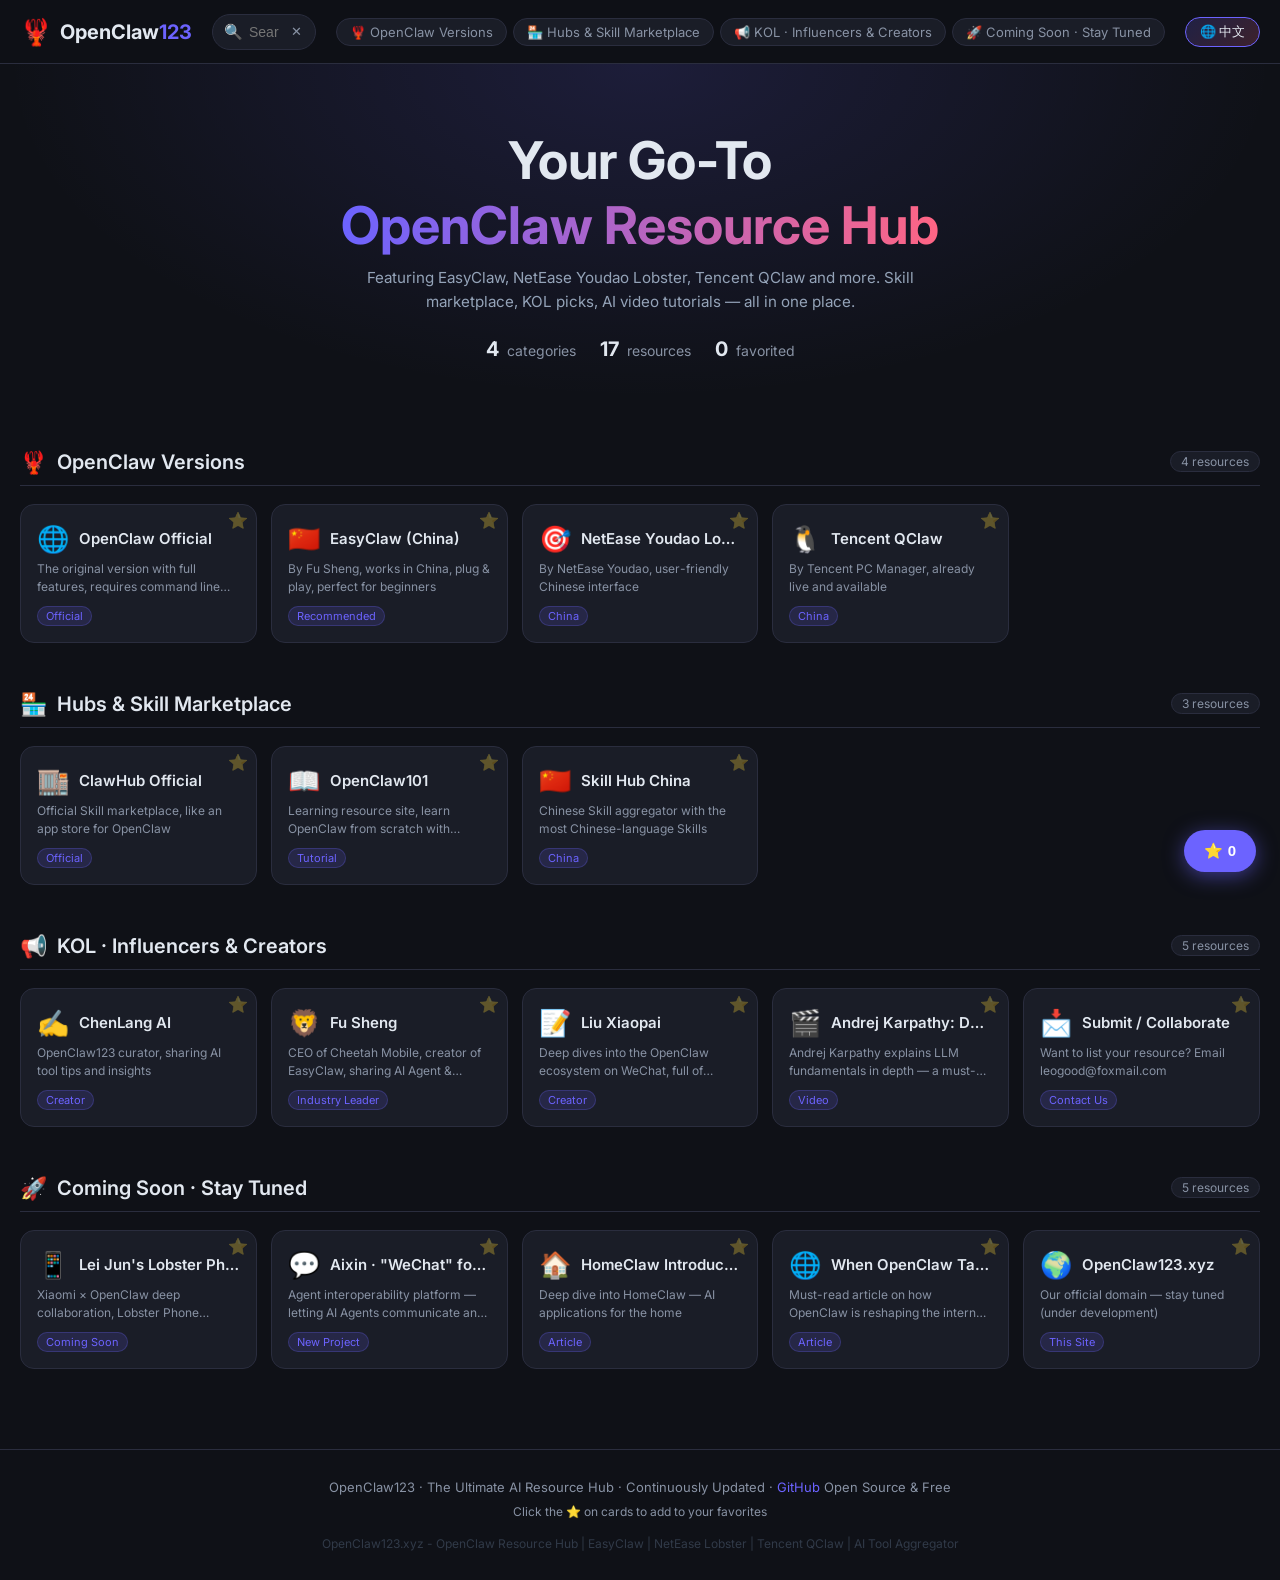
==== en/index.html @ a184e0a0 "feat: 添加KOL傅盛 + 英文版本 + 语言切换按钮" ====
<!DOCTYPE html>
<html lang="en">
<head>
  <meta charset="UTF-8" />
  <meta name="viewport" content="width=device-width, initial-scale=1.0" />

  <!-- ===== SEO Basics ===== -->
  <title>OpenClaw123 - OpenClaw Resource Hub | AI Tool Aggregator | Beginner's Guide</title>
  <meta name="description" content="OpenClaw123 is the most comprehensive OpenClaw resource hub. Featuring EasyClaw, NetEase Youdao Lobster, Tencent QClaw and more, plus Skill marketplace, KOL recommendations, and video tutorials." />
  <meta name="keywords" content="OpenClaw,OpenClaw123,EasyClaw,QClaw,AI tools,resource hub,Skill marketplace,AI beginner,LLM,MCP,Claude,ChatGPT,AI navigation" />
  <meta name="author" content="OpenClaw123" />
  <meta name="robots" content="index, follow" />
  <link rel="canonical" href="https://openclaw123.xyz/en/" />

  <!-- ===== Open Graph ===== -->
  <meta property="og:type" content="website" />
  <meta property="og:title" content="OpenClaw123 - AI Resource Hub" />
  <meta property="og:description" content="The most comprehensive OpenClaw resource hub with domestic & international versions, Skill marketplace, KOL picks, and video tutorials." />
  <meta property="og:url" content="https://openclaw123.xyz/en/" />
  <meta property="og:site_name" content="OpenClaw123" />
  <meta property="og:locale" content="en_US" />

  <!-- ===== Twitter Card ===== -->
  <meta name="twitter:card" content="summary_large_image" />
  <meta name="twitter:title" content="OpenClaw123 - AI Resource Hub" />
  <meta name="twitter:description" content="The most comprehensive OpenClaw resource hub with Skill marketplace, KOL picks, beginner-friendly." />

  <!-- ===== Structured Data JSON-LD ===== -->
  <script type="application/ld+json">
  {
    "@context": "https://schema.org",
    "@type": "WebSite",
    "name": "OpenClaw123",
    "alternateName": "OpenClaw Resource Hub",
    "url": "https://openclaw123.xyz/en/",
    "description": "The most comprehensive OpenClaw resource hub with domestic & international versions, Skill marketplace, KOL recommendations, and video tutorials.",
    "inLanguage": "en",
    "potentialAction": {
      "@type": "SearchAction",
      "target": "https://openclaw123.xyz/en/?q={search_term_string}",
      "query-input": "required name=search_term_string"
    }
  }
  </script>
  <script type="application/ld+json">
  {
    "@context": "https://schema.org",
    "@type": "ItemList",
    "name": "OpenClaw Versions",
    "description": "Popular OpenClaw versions worldwide",
    "itemListElement": [
      {
        "@type": "ListItem",
        "position": 1,
        "name": "OpenClaw Official",
        "url": "https://openclaw.ai/"
      },
      {
        "@type": "ListItem",
        "position": 2,
        "name": "EasyClaw (China)",
        "url": "https://easyclaw.cn/"
      },
      {
        "@type": "ListItem",
        "position": 3,
        "name": "NetEase Youdao Lobster",
        "url": "https://lobsterai.youdao.com/"
      },
      {
        "@type": "ListItem",
        "position": 4,
        "name": "Tencent QClaw",
        "url": "https://claw.guanjia.qq.com/"
      }
    ]
  }
  </script>

  <!-- ===== Styles & Fonts ===== -->
  <link rel="icon" href="data:image/svg+xml,<svg xmlns='http://www.w3.org/2000/svg' viewBox='0 0 100 100'><text y='.9em' font-size='90'>🦞</text></svg>" />
  <link rel="stylesheet" href="../styles.css" />
  <link rel="preconnect" href="https://fonts.googleapis.com" />
  <link href="https://fonts.googleapis.com/css2?family=Inter:wght@400;500;600;700&display=swap" rel="stylesheet" />
</head>
<body>

  <!-- ===== Header ===== -->
  <header class="header">
    <div class="header-inner">
      <div class="logo">
        <span class="logo-icon">🦞</span>
        <span class="logo-text">OpenClaw<span class="accent">123</span></span>
      </div>

      <div class="search-wrap">
        <span class="search-icon">🔍</span>
        <input
          id="searchInput"
          type="text"
          placeholder="Search OpenClaw resources…"
          autocomplete="off"
          aria-label="Search resources"
          oninput="filterCards()"
        />
        <button class="search-clear" onclick="clearSearch()" title="Clear" aria-label="Clear search">✕</button>
      </div>

      <nav class="top-nav" id="topNav" aria-label="Category navigation">
        <!-- Dynamically generated -->
      </nav>

      <a href="../index.html" class="lang-switch" title="切换到中文">🌐 中文</a>
    </div>
  </header>

  <!-- ===== Hero ===== -->
  <section class="hero">
    <h1>Your Go-To<br /><span class="gradient-text">OpenClaw Resource Hub</span></h1>
    <p class="hero-seo">Featuring EasyClaw, NetEase Youdao Lobster, Tencent QClaw and more. Skill marketplace, KOL picks, AI video tutorials — all in one place.</p>
    <div class="hero-stats" id="heroStats"></div>
  </section>

  <!-- ===== Main Content ===== -->
  <main class="container" id="mainContent" role="main">
    <!-- Dynamically rendered -->
  </main>

  <!-- SEO Static Text -->
  <noscript>
    <section style="max-width:800px;margin:2rem auto;padding:1rem;">
      <h2>OpenClaw123 - AI Resource Hub</h2>
      <p>OpenClaw123 is the most comprehensive OpenClaw resource hub. We feature:</p>
      <ul>
        <li><strong>OpenClaw Versions</strong>: Official, EasyClaw (China), NetEase Youdao Lobster, Tencent QClaw</li>
        <li><strong>Skill Marketplace</strong>: ClawHub Official, OpenClaw101 Learning, Skill Hub China</li>
        <li><strong>KOL Picks</strong>: Fu Sheng, ChenLang AI, Liu Xiaopai, Andrej Karpathy's LLM Deep Dive</li>
        <li><strong>Coming Soon</strong>: Lei Jun's Lobster Phone, Aixin, HomeClaw</li>
      </ul>
      <p>Please enable JavaScript for the full experience.</p>
    </section>
  </noscript>

  <!-- No Result -->
  <div class="no-result" id="noResult" style="display:none">
    <span>😅</span> No matching resources found. Try a different keyword~
  </div>

  <!-- ===== Footer ===== -->
  <footer class="footer">
    <p>OpenClaw123 · The Ultimate AI Resource Hub · Continuously Updated · 
      <a href="https://github.com/LeoCryptoFlow/openclaw123" target="_blank" rel="noopener noreferrer">GitHub</a> Open Source & Free
    </p>
    <p class="footer-tip">Click the ⭐ on cards to add to your favorites</p>
    <p class="footer-seo">OpenClaw123.xyz - OpenClaw Resource Hub | EasyClaw | NetEase Lobster | Tencent QClaw | AI Tool Aggregator</p>
  </footer>

  <!-- ===== FAB ===== -->
  <button class="fab" id="fabBtn" onclick="toggleFav()" title="My Favorites" aria-label="Open favorites">
    ⭐ <span id="fabCount">0</span>
  </button>

  <!-- Favorites Drawer -->
  <div class="drawer-overlay" id="drawerOverlay" onclick="toggleFav()"></div>
  <aside class="drawer" id="drawer" aria-label="My Favorites">
    <div class="drawer-header">
      <h2>⭐ My Favorites</h2>
      <button onclick="toggleFav()" aria-label="Close favorites">✕</button>
    </div>
    <div class="drawer-body" id="drawerBody">
      <p class="empty-tip">No favorites yet. Click the ⭐ on any card to add!</p>
    </div>
  </aside>

  <script src="script.js"></script>
</body>
</html>
---- styles.css ----
/* ===== CSS Reset & Variables ===== */
*, *::before, *::after { box-sizing: border-box; margin: 0; padding: 0; }

:root {
  --bg: #0f1117;
  --card-bg: #1a1d27;
  --card-hover: #21253a;
  --border: #2a2d3e;
  --text: #e2e8f0;
  --text-muted: #8892a4;
  --accent: #6c63ff;
  --accent2: #ff6584;
  --green: #43e97b;
  --radius: 14px;
  --shadow: 0 4px 24px rgba(0,0,0,.35);
  --header-h: 64px;
}

html { scroll-behavior: smooth; }

body {
  font-family: 'Inter', 'PingFang SC', 'Microsoft YaHei', sans-serif;
  background: var(--bg);
  color: var(--text);
  min-height: 100vh;
  padding-top: var(--header-h);
}

/* ===== Header ===== */
.header {
  position: fixed;
  top: 0; left: 0; right: 0;
  height: var(--header-h);
  background: rgba(15,17,23,.92);
  backdrop-filter: blur(14px);
  border-bottom: 1px solid var(--border);
  z-index: 100;
}
.header-inner {
  max-width: 1280px;
  margin: 0 auto;
  height: 100%;
  display: flex;
  align-items: center;
  gap: 20px;
  padding: 0 20px;
}

/* Logo */
.logo { display: flex; align-items: center; gap: 8px; text-decoration: none; flex-shrink: 0; }
.logo-icon { font-size: 26px; }
.logo-text { font-size: 20px; font-weight: 700; color: var(--text); }
.logo-text .accent { color: var(--accent); }

/* Search */
.search-wrap {
  flex: 1;
  max-width: 420px;
  position: relative;
  display: flex;
  align-items: center;
}
.search-wrap .search-icon { position: absolute; left: 12px; font-size: 15px; pointer-events: none; }
.search-wrap input {
  width: 100%;
  padding: 9px 36px 9px 36px;
  background: var(--card-bg);
  border: 1px solid var(--border);
  border-radius: 30px;
  color: var(--text);
  font-size: 14px;
  outline: none;
  transition: border .2s;
}
.search-wrap input:focus { border-color: var(--accent); }
.search-clear {
  position: absolute; right: 10px;
  background: none; border: none; color: var(--text-muted);
  cursor: pointer; font-size: 13px; padding: 2px 4px;
  border-radius: 50%;
  transition: color .2s;
}
.search-clear:hover { color: var(--text); }

/* Top Nav */
.top-nav {
  display: flex;
  gap: 6px;
  overflow-x: auto;
  flex-shrink: 0;
  scrollbar-width: none;
}
.top-nav::-webkit-scrollbar { display: none; }
.top-nav a {
  white-space: nowrap;
  padding: 5px 13px;
  border-radius: 20px;
  font-size: 13px;
  color: var(--text-muted);
  text-decoration: none;
  background: var(--card-bg);
  border: 1px solid var(--border);
  transition: all .2s;
}
.top-nav a:hover { color: var(--text); border-color: var(--accent); }

/* Language Switch */
.lang-switch {
  white-space: nowrap;
  padding: 5px 14px;
  border-radius: 20px;
  font-size: 13px;
  font-weight: 500;
  color: var(--text);
  text-decoration: none;
  background: linear-gradient(135deg, rgba(108,99,255,.2), rgba(255,101,132,.2));
  border: 1px solid var(--accent);
  transition: all .2s;
  flex-shrink: 0;
}
.lang-switch:hover {
  background: linear-gradient(135deg, rgba(108,99,255,.35), rgba(255,101,132,.35));
  transform: translateY(-1px);
  box-shadow: 0 2px 12px rgba(108,99,255,.3);
}

/* ===== Hero ===== */
.hero {
  text-align: center;
  padding: 64px 20px 40px;
  background: radial-gradient(ellipse at 50% 0%, rgba(108,99,255,.15) 0%, transparent 70%);
}
.hero h1 { font-size: clamp(28px, 5vw, 52px); font-weight: 700; line-height: 1.25; }
.gradient-text {
  background: linear-gradient(90deg, var(--accent), var(--accent2));
  -webkit-background-clip: text;
  -webkit-text-fill-color: transparent;
  background-clip: text;
}
.hero-sub { margin-top: 14px; color: var(--text-muted); font-size: 16px; }
.hero-seo { color: #94a3b8; font-size: 0.95rem; max-width: 600px; margin: 0.5rem auto 0; line-height: 1.6; }
.hero-stats {
  margin-top: 22px;
  display: flex;
  justify-content: center;
  gap: 24px;
  flex-wrap: wrap;
}
.hero-stats .stat { font-size: 14px; color: var(--text-muted); }
.hero-stats .stat b { color: var(--text); font-size: 20px; margin-right: 4px; }

/* ===== Container ===== */
.container { max-width: 1280px; margin: 0 auto; padding: 0 20px 80px; }

/* ===== Category Section ===== */
.category {
  margin-top: 48px;
}
.category-header {
  display: flex;
  align-items: center;
  gap: 10px;
  margin-bottom: 18px;
  padding-bottom: 10px;
  border-bottom: 1px solid var(--border);
}
.category-header .cat-icon { font-size: 22px; }
.category-header h2 { font-size: 20px; font-weight: 600; }
.category-header .cat-count {
  margin-left: auto;
  font-size: 12px;
  color: var(--text-muted);
  background: var(--card-bg);
  border: 1px solid var(--border);
  border-radius: 20px;
  padding: 2px 10px;
}

/* ===== Grid ===== */
.grid {
  display: grid;
  grid-template-columns: repeat(auto-fill, minmax(210px, 1fr));
  gap: 14px;
}

/* ===== Card ===== */
.card {
  position: relative;
  background: var(--card-bg);
  border: 1px solid var(--border);
  border-radius: var(--radius);
  padding: 18px 16px 16px;
  text-decoration: none;
  color: var(--text);
  display: flex;
  flex-direction: column;
  gap: 6px;
  transition: transform .18s, box-shadow .18s, border-color .18s, background .18s;
  overflow: hidden;
}
.card::before {
  content: '';
  position: absolute;
  inset: 0;
  border-radius: var(--radius);
  opacity: 0;
  background: linear-gradient(135deg, rgba(108,99,255,.08), rgba(255,101,132,.08));
  transition: opacity .2s;
}
.card:hover { transform: translateY(-3px); box-shadow: var(--shadow); border-color: var(--accent); background: var(--card-hover); }
.card:hover::before { opacity: 1; }

.card-head { display: flex; align-items: center; gap: 10px; }
.card-emoji { font-size: 26px; flex-shrink: 0; }
.card-name { font-size: 15px; font-weight: 600; white-space: nowrap; overflow: hidden; text-overflow: ellipsis; }
.card-desc { font-size: 12px; color: var(--text-muted); line-height: 1.5; display: -webkit-box; -webkit-line-clamp: 2; -webkit-box-orient: vertical; overflow: hidden; }

.card-tag {
  display: inline-block;
  margin-top: 4px;
  padding: 2px 8px;
  border-radius: 20px;
  font-size: 11px;
  background: rgba(108,99,255,.15);
  color: var(--accent);
  border: 1px solid rgba(108,99,255,.25);
  align-self: flex-start;
}

/* 收藏按钮 */
.card-fav {
  position: absolute;
  top: 8px; right: 8px;
  background: none; border: none;
  font-size: 16px; cursor: pointer;
  opacity: .3;
  transition: opacity .2s, transform .2s;
  line-height: 1;
}
.card-fav:hover, .card-fav.active { opacity: 1; }
.card-fav.active { transform: scale(1.2); }

/* ===== No Result ===== */
.no-result {
  text-align: center;
  padding: 80px 20px;
  font-size: 18px;
  color: var(--text-muted);
}
.no-result span { font-size: 40px; display: block; margin-bottom: 12px; }

/* ===== Footer ===== */
.footer {
  text-align: center;
  padding: 24px 20px;
  border-top: 1px solid var(--border);
  color: var(--text-muted);
  font-size: 13px;
  line-height: 2;
}
.footer a { color: var(--accent); text-decoration: none; }
.footer a:hover { text-decoration: underline; }
.footer-seo { color: #475569; font-size: 0.75rem; margin-top: 0.5rem; opacity: 0.6; }
.footer-tip { font-size: 12px; }

/* ===== FAB ===== */
.fab {
  position: fixed;
  bottom: 28px; right: 24px;
  background: var(--accent);
  color: #fff;
  border: none; border-radius: 30px;
  padding: 12px 20px;
  font-size: 15px;
  font-weight: 600;
  cursor: pointer;
  box-shadow: 0 4px 20px rgba(108,99,255,.5);
  z-index: 99;
  transition: transform .2s, box-shadow .2s;
}
.fab:hover { transform: translateY(-2px); box-shadow: 0 6px 28px rgba(108,99,255,.7); }

/* ===== Drawer ===== */
.drawer-overlay {
  position: fixed; inset: 0;
  background: rgba(0,0,0,.5);
  z-index: 200;
  opacity: 0; pointer-events: none;
  transition: opacity .25s;
}
.drawer-overlay.open { opacity: 1; pointer-events: all; }

.drawer {
  position: fixed;
  top: 0; right: -380px; bottom: 0;
  width: 360px;
  background: var(--card-bg);
  border-left: 1px solid var(--border);
  z-index: 201;
  display: flex; flex-direction: column;
  transition: right .28s cubic-bezier(.4,0,.2,1);
}
.drawer.open { right: 0; }

.drawer-header {
  display: flex; justify-content: space-between; align-items: center;
  padding: 18px 20px;
  border-bottom: 1px solid var(--border);
}
.drawer-header h2 { font-size: 17px; }
.drawer-header button { background: none; border: none; color: var(--text-muted); font-size: 20px; cursor: pointer; }

.drawer-body { flex: 1; overflow-y: auto; padding: 16px; display: flex; flex-direction: column; gap: 10px; }
.empty-tip { color: var(--text-muted); font-size: 14px; text-align: center; margin-top: 40px; }

/* fav card inside drawer */
.fav-item {
  display: flex; align-items: center; gap: 12px;
  padding: 12px 14px;
  background: var(--bg);
  border: 1px solid var(--border);
  border-radius: 10px;
  text-decoration: none; color: var(--text);
  transition: border-color .2s;
}
.fav-item:hover { border-color: var(--accent); }
.fav-item .fi-emoji { font-size: 22px; flex-shrink: 0; }
.fav-item .fi-info { flex: 1; min-width: 0; }
.fav-item .fi-name { font-size: 14px; font-weight: 600; }
.fav-item .fi-desc { font-size: 12px; color: var(--text-muted); white-space: nowrap; overflow: hidden; text-overflow: ellipsis; }
.fav-item .fi-del { background: none; border: none; color: var(--text-muted); cursor: pointer; font-size: 16px; flex-shrink: 0; transition: color .2s; }
.fav-item .fi-del:hover { color: var(--accent2); }

/* ===== Responsive ===== */
@media (max-width: 680px) {
  .top-nav { display: none; }
  .hero { padding: 48px 16px 32px; }
  .grid { grid-template-columns: repeat(auto-fill, minmax(160px, 1fr)); }
  .drawer { width: 100%; right: -100%; }
}
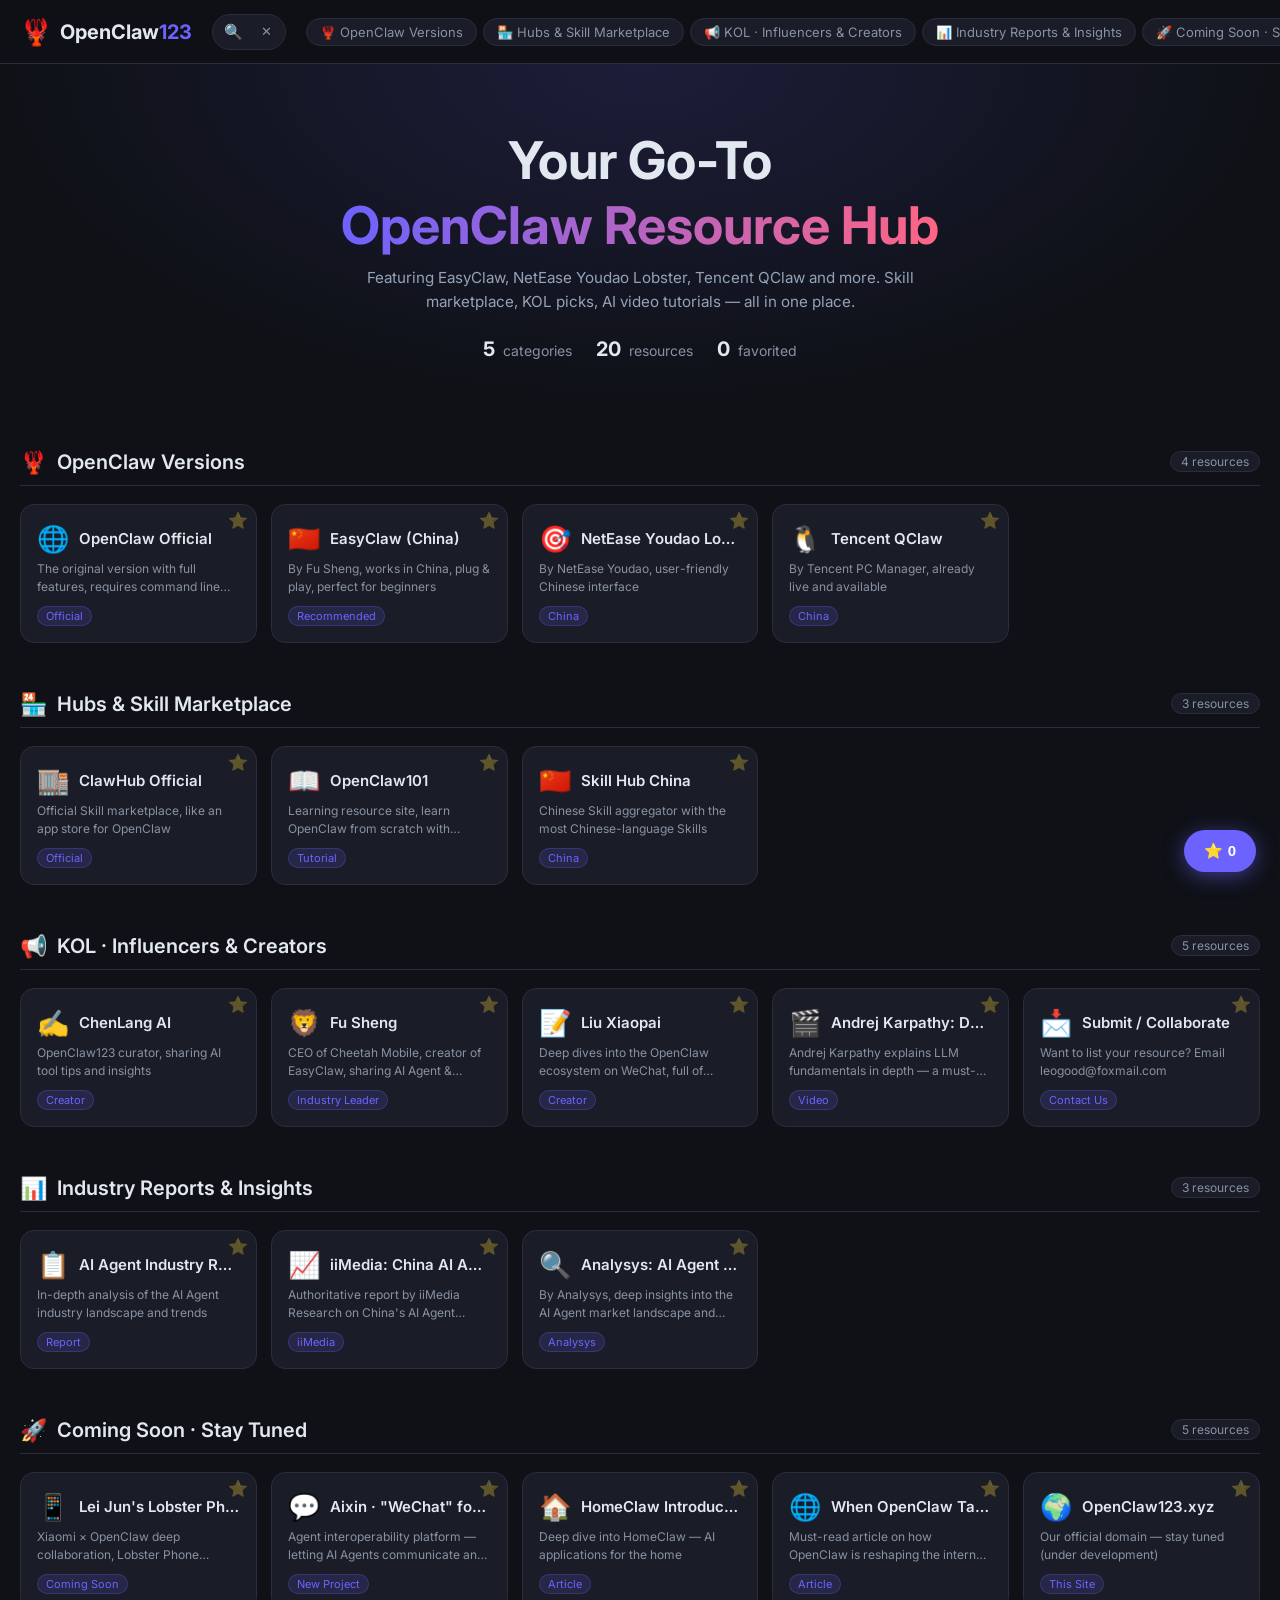
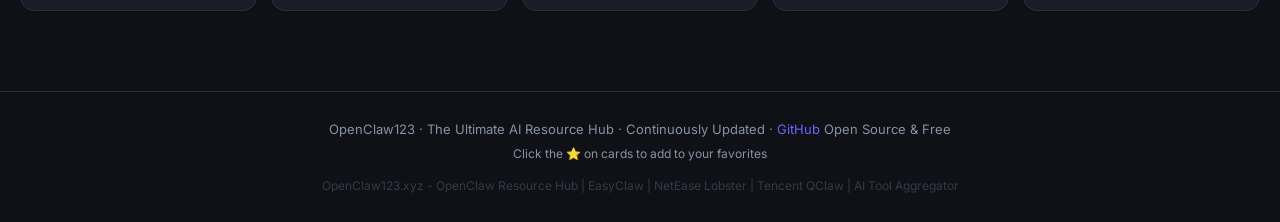
==== commit afdb1d0e: "feat: 新增咨询报告栏目（艾媒咨询、易观分析、AI Agent行业报告）" ====
--- a/en/index.html
+++ b/en/index.html
@@ -135,6 +135,7 @@
         <li><strong>OpenClaw Versions</strong>: Official, EasyClaw (China), NetEase Youdao Lobster, Tencent QClaw</li>
         <li><strong>Skill Marketplace</strong>: ClawHub Official, OpenClaw101 Learning, Skill Hub China</li>
         <li><strong>KOL Picks</strong>: Fu Sheng, ChenLang AI, Liu Xiaopai, Andrej Karpathy's LLM Deep Dive</li>
+        <li><strong>Industry Reports</strong>: AI Agent Industry Report, iiMedia Research Report, Analysys Market Insights</li>
         <li><strong>Coming Soon</strong>: Lei Jun's Lobster Phone, Aixin, HomeClaw</li>
       </ul>
       <p>Please enable JavaScript for the full experience.</p>
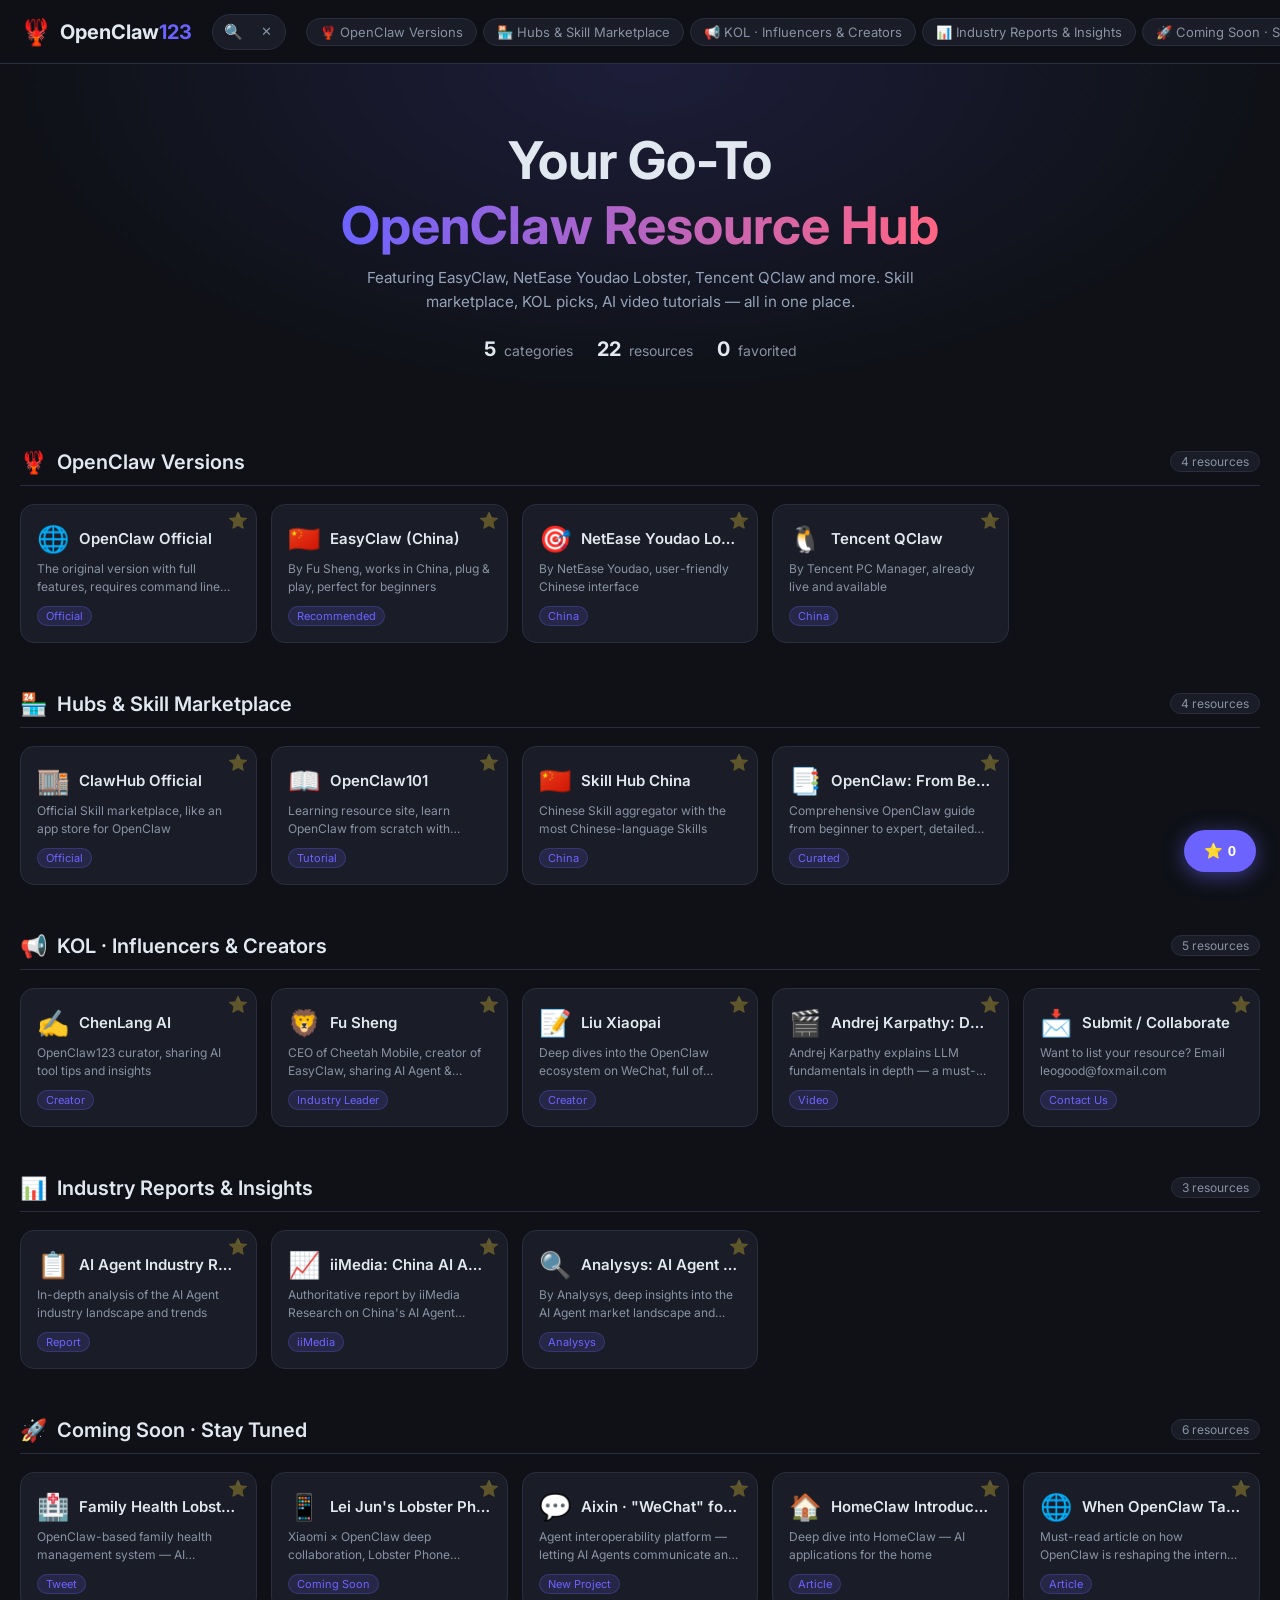
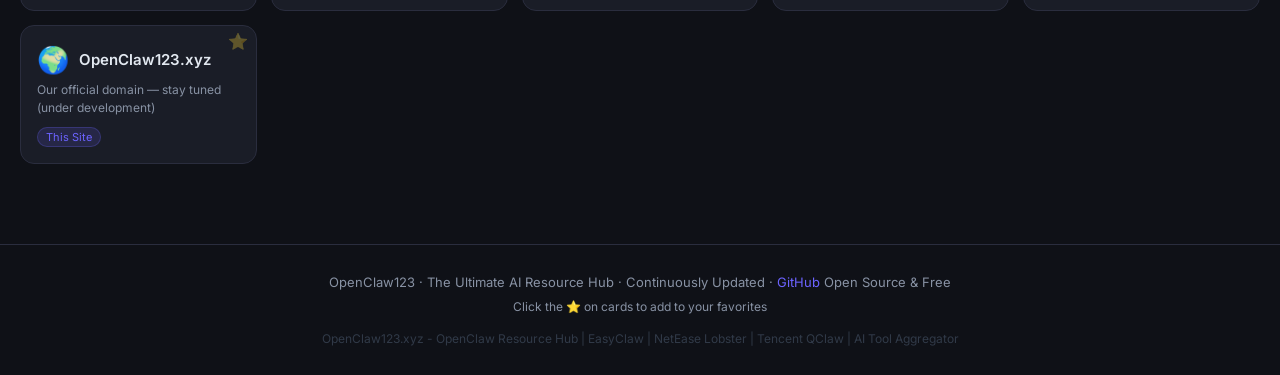
==== commit cadcbc6f: "feat: add Google Analytics (G-30K5NDLLM2)" ====
--- a/en/index.html
+++ b/en/index.html
@@ -1,6 +1,16 @@
 <!DOCTYPE html>
 <html lang="en">
 <head>
+  <!-- Google tag (gtag.js) -->
+  <script async src="https://www.googletagmanager.com/gtag/js?id=G-30K5NDLLM2"></script>
+  <script>
+    window.dataLayer = window.dataLayer || [];
+    function gtag(){dataLayer.push(arguments);}
+    gtag('js', new Date());
+
+    gtag('config', 'G-30K5NDLLM2');
+  </script>
+
   <meta charset="UTF-8" />
   <meta name="viewport" content="width=device-width, initial-scale=1.0" />
 
